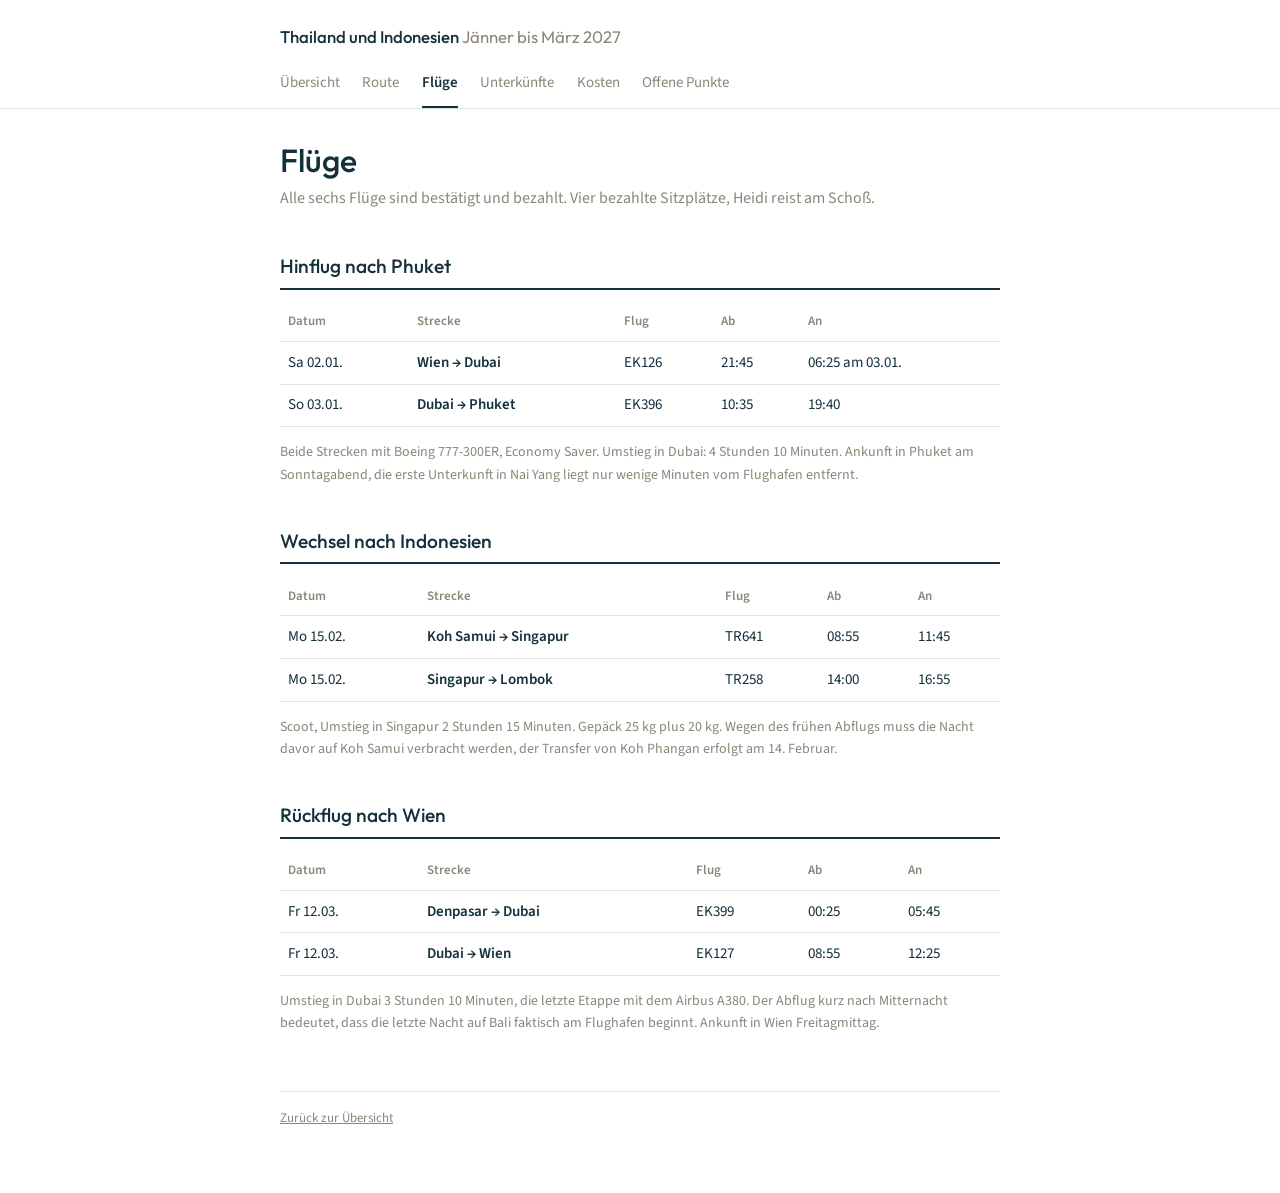
==== fluege.html @ e58a4ce3 "Add files via upload" ====
<!DOCTYPE html>
<html lang="de">
<head>
<meta charset="utf-8">
<meta name="viewport" content="width=device-width, initial-scale=1">
<meta name="robots" content="noindex, nofollow">
<title>Flüge &middot; Thailand und Indonesien 2027</title>
<link rel="preconnect" href="https://fonts.googleapis.com">
<link rel="preconnect" href="https://fonts.gstatic.com" crossorigin>
<link href="https://fonts.googleapis.com/css2?family=Outfit:wght@400;500&family=Source+Sans+3:wght@400;600&display=swap" rel="stylesheet">
<link rel="stylesheet" href="style.css">
</head>
<body>
<header class="site"><div class="wrap">
<a class="brand" href="index.html">Thailand und Indonesien <span>Jänner bis März 2027</span></a>
<nav class="site">
<a href="index.html">Übersicht</a>
<a href="route.html">Route</a>
<a href="fluege.html" aria-current="page">Flüge</a>
<a href="unterkuenfte.html">Unterkünfte</a>
<a href="kosten.html">Kosten</a>
<a href="offene-punkte.html">Offene Punkte</a>
</nav>
</div></header>

<div class="wrap">
<h1>Flüge</h1>
<p class="lede">Alle sechs Flüge sind bestätigt und bezahlt. Vier bezahlte Sitzplätze, Heidi reist am Schoß.</p>

<h2>Hinflug nach Phuket</h2>
<table>
<tr><th>Datum</th><th>Strecke</th><th>Flug</th><th>Ab</th><th>An</th></tr>
<tr><td>Sa 02.01.</td><td class="route">Wien &rarr; Dubai</td><td>EK126</td><td>21:45</td><td>06:25 am 03.01.</td></tr>
<tr><td>So 03.01.</td><td class="route">Dubai &rarr; Phuket</td><td>EK396</td><td>10:35</td><td>19:40</td></tr>
</table>
<p class="sub">Beide Strecken mit Boeing 777-300ER, Economy Saver. Umstieg in Dubai: 4 Stunden 10 Minuten. Ankunft in Phuket am Sonntagabend, die erste Unterkunft in Nai Yang liegt nur wenige Minuten vom Flughafen entfernt.</p>

<h2>Wechsel nach Indonesien</h2>
<table>
<tr><th>Datum</th><th>Strecke</th><th>Flug</th><th>Ab</th><th>An</th></tr>
<tr><td>Mo 15.02.</td><td class="route">Koh Samui &rarr; Singapur</td><td>TR641</td><td>08:55</td><td>11:45</td></tr>
<tr><td>Mo 15.02.</td><td class="route">Singapur &rarr; Lombok</td><td>TR258</td><td>14:00</td><td>16:55</td></tr>
</table>
<p class="sub">Scoot, Umstieg in Singapur 2 Stunden 15 Minuten. Gepäck 25 kg plus 20 kg. Wegen des frühen Abflugs muss die Nacht davor auf Koh Samui verbracht werden, der Transfer von Koh Phangan erfolgt am 14. Februar.</p>

<h2>Rückflug nach Wien</h2>
<table>
<tr><th>Datum</th><th>Strecke</th><th>Flug</th><th>Ab</th><th>An</th></tr>
<tr><td>Fr 12.03.</td><td class="route">Denpasar &rarr; Dubai</td><td>EK399</td><td>00:25</td><td>05:45</td></tr>
<tr><td>Fr 12.03.</td><td class="route">Dubai &rarr; Wien</td><td>EK127</td><td>08:55</td><td>12:25</td></tr>
</table>
<p class="sub">Umstieg in Dubai 3 Stunden 10 Minuten, die letzte Etappe mit dem Airbus A380. Der Abflug kurz nach Mitternacht bedeutet, dass die letzte Nacht auf Bali faktisch am Flughafen beginnt. Ankunft in Wien Freitagmittag.</p>

<footer class="site"><a href="index.html" style="color:var(--stone)">Zurück zur Übersicht</a></footer>
</div>
</body>
</html>
---- style.css ----
:root {
  --ink: #14303B;
  --sea: #1F7A8C;
  --shallow: #4FA3A5;
  --sun: #C97E12;
  --stone: #8C8578;
  --panel: #F1F4F3;
  --line: #DDE3E2;
}

* { box-sizing: border-box; }

body {
  margin: 0;
  font-family: "Source Sans 3", system-ui, -apple-system, sans-serif;
  font-size: 16px;
  line-height: 1.6;
  color: var(--ink);
  background: #fff;
}

.wrap { max-width: 760px; margin: 0 auto; padding: 0 1.25rem 4rem; }

header.site {
  border-bottom: 1px solid var(--line);
  margin-bottom: 2rem;
}

header.site .wrap { padding-top: 1.5rem; padding-bottom: 0; }

.brand {
  font-family: "Outfit", system-ui, sans-serif;
  font-size: 1.05rem;
  font-weight: 500;
  color: var(--ink);
  text-decoration: none;
  display: block;
  margin-bottom: .9rem;
}

.brand span { color: var(--stone); font-weight: 400; }

nav.site { display: flex; flex-wrap: wrap; gap: 0 1.4rem; }

nav.site a {
  font-size: 15px;
  color: var(--stone);
  text-decoration: none;
  padding: .35rem 0 .7rem;
  border-bottom: 2px solid transparent;
}

nav.site a:hover { color: var(--ink); }
nav.site a[aria-current="page"] { color: var(--ink); font-weight: 600; border-bottom-color: var(--ink); }

h1 {
  font-family: "Outfit", system-ui, sans-serif;
  font-weight: 500;
  font-size: 2rem;
  line-height: 1.2;
  margin: 1.5rem 0 .4rem;
}

h2 {
  font-family: "Outfit", system-ui, sans-serif;
  font-weight: 500;
  font-size: 1.2rem;
  margin: 2.5rem 0 .8rem;
  padding-bottom: .35rem;
  border-bottom: 2px solid var(--ink);
}

h3 {
  font-family: "Outfit", system-ui, sans-serif;
  font-weight: 500;
  font-size: 1rem;
  margin: 1.75rem 0 .5rem;
}

p.lede { color: var(--stone); margin: 0 0 .25rem; }
p.sub { color: var(--stone); font-size: 14px; }

table { width: 100%; border-collapse: collapse; font-size: 15px; }
th, td { text-align: left; padding: .55rem .5rem; border-bottom: 1px solid var(--line); vertical-align: top; }
th { font-weight: 600; color: var(--stone); font-size: 13px; }
td.num, th.num { text-align: right; white-space: nowrap; }
tr.sum td { border-top: 2px solid var(--ink); border-bottom: none; font-weight: 600; }
.route { font-weight: 600; }

.tag { display: inline-block; font-size: 12px; font-weight: 600; padding: 1px 8px; border-radius: 3px; white-space: nowrap; }
.tag-ok { background: #DCEBED; color: #10525E; }
.tag-plan { background: #E7E4DC; color: #5A5347; }
.tag-open { background: #F7E7C8; color: #7A4D06; }

.cards { display: grid; grid-template-columns: repeat(auto-fit, minmax(160px, 1fr)); gap: 12px; margin: 1.5rem 0; }
.card { background: var(--panel); border-radius: 6px; padding: 1rem 1.1rem; }
.card .big { font-family: "Outfit", sans-serif; font-size: 1.6rem; line-height: 1.2; display: block; }
.card .lbl { color: var(--stone); font-size: 13px; }

.totals { background: var(--panel); padding: 1rem 1.25rem; border-radius: 6px; margin-top: 1rem; }
.totals .big { font-family: "Outfit", sans-serif; font-size: 1.75rem; display: block; line-height: 1.2; }

ul.todo { list-style: none; margin: 0; padding: 0; }
ul.todo li { padding: .5rem 0 .5rem 1.6rem; border-bottom: 1px solid var(--line); position: relative; font-size: 15px; }
ul.todo li::before { content: ""; position: absolute; left: 0; top: .85rem; width: 12px; height: 12px; border: 1.5px solid var(--sea); border-radius: 2px; }
ul.todo li.urgent::before { border-color: var(--sun); background: var(--sun); }

.stage { display: flex; gap: 14px; padding: .9rem 0; border-bottom: 1px solid var(--line); }
.stage .bar { width: 5px; border-radius: 3px; flex: none; background: var(--sea); }
.stage.open .bar { background: var(--sun); }
.stage .when { font-size: 13px; color: var(--stone); }
.stage .what { font-family: "Outfit", sans-serif; font-size: 1.05rem; }

.chartbox { position: relative; height: 320px; margin: 1.5rem 0 .5rem; }
.legend { display: flex; flex-wrap: wrap; gap: .4rem 1.1rem; font-size: 14px; margin-bottom: .75rem; }
.legend span { display: flex; align-items: center; gap: 6px; }
.swatch { width: 11px; height: 11px; border-radius: 2px; flex: none; }

.next { display: grid; grid-template-columns: repeat(auto-fit, minmax(200px, 1fr)); gap: 12px; margin-top: 1.5rem; }
.next a { display: block; padding: .9rem 1.1rem; border: 1px solid var(--line); border-radius: 6px; text-decoration: none; color: var(--ink); }
.next a:hover { border-color: var(--sea); }
.next a strong { font-family: "Outfit", sans-serif; font-weight: 500; display: block; }
.next a span { color: var(--stone); font-size: 14px; }

footer.site { margin-top: 3.5rem; padding-top: 1rem; border-top: 1px solid var(--line); color: var(--stone); font-size: 13px; }

@media (max-width: 520px) {
  h1 { font-size: 1.6rem; }
  table { font-size: 14px; }
  th, td { padding: .5rem .35rem; }
}

.stay { border: 1px solid var(--line); border-radius: 8px; overflow: hidden; margin: 1.25rem 0; }
.stay img { display: block; width: 100%; height: 190px; object-fit: cover; background: var(--panel); }
.stay .body { padding: 1rem 1.15rem 1.15rem; }
.stay .dates { font-size: 13px; color: var(--stone); }
.stay h3 { margin: .15rem 0 .1rem; font-size: 1.15rem; }
.stay .place { font-size: 14px; color: var(--stone); }
.stay .facts { display: flex; flex-wrap: wrap; gap: .3rem .9rem; margin: .65rem 0 .5rem; font-size: 14px; }
.stay .facts b { font-weight: 600; }
.stay p { margin: .5rem 0 0; font-size: 15px; }
.stay .links { margin-top: .9rem; display: flex; flex-wrap: wrap; gap: .5rem; }
.stay .links a {
  font-size: 14px; text-decoration: none; color: var(--sea);
  border: 1px solid var(--line); border-radius: 4px; padding: .25rem .7rem;
}
.stay .links a:hover { border-color: var(--sea); }
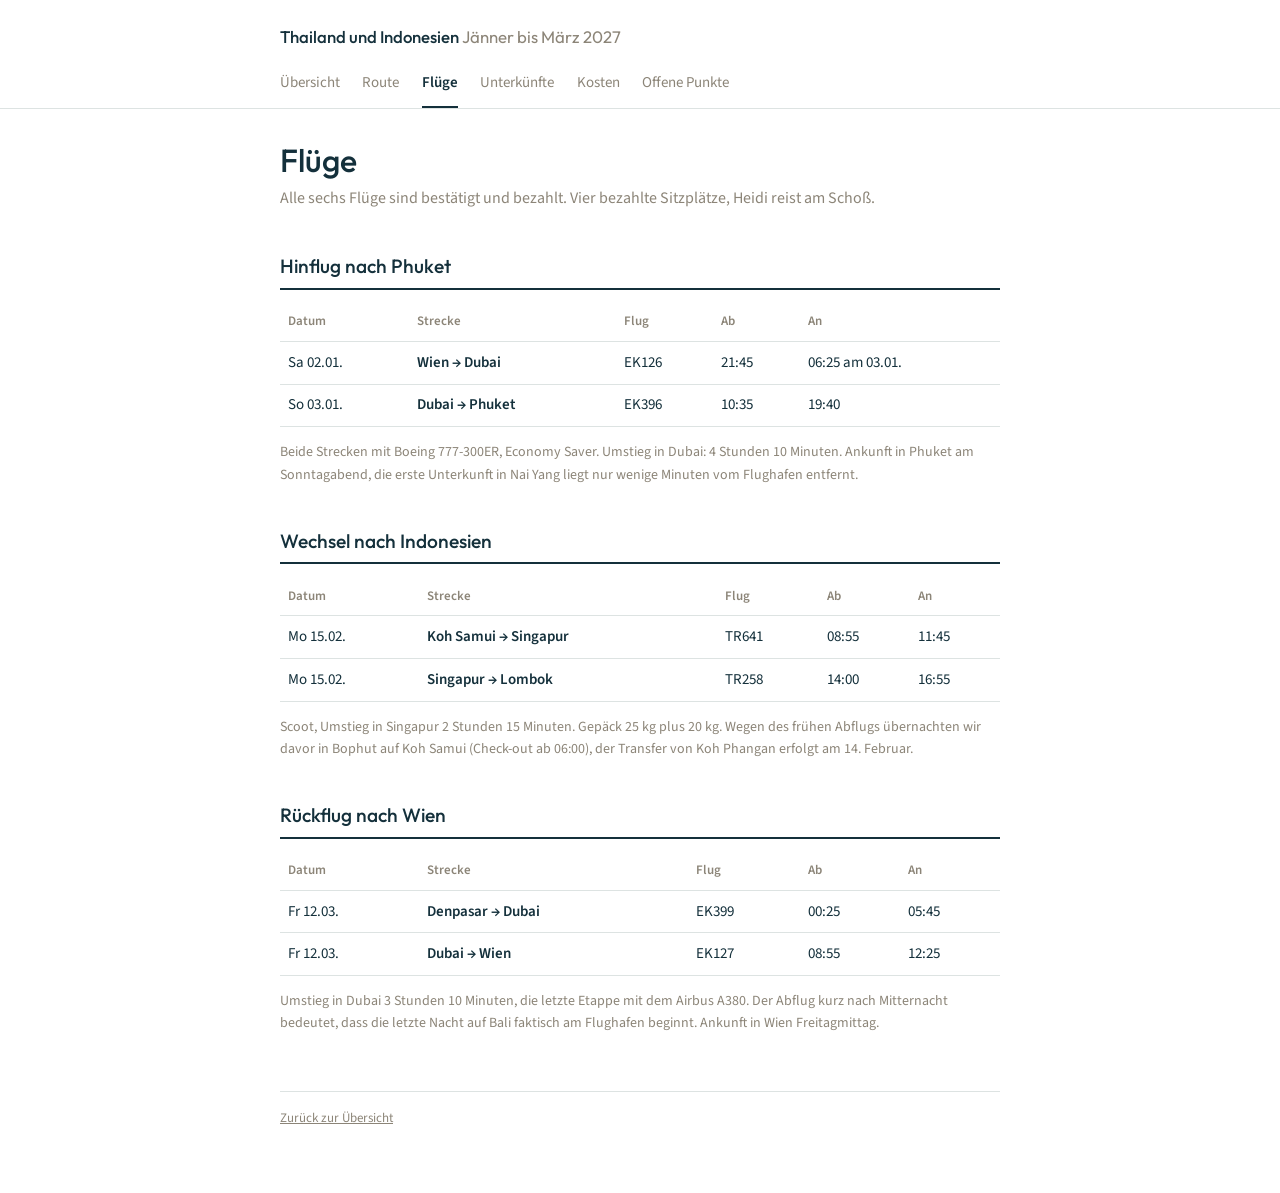
==== commit df930936: "Add files via upload" ====
--- a/fluege.html
+++ b/fluege.html
@@ -41,7 +41,7 @@
 <tr><td>Mo 15.02.</td><td class="route">Koh Samui &rarr; Singapur</td><td>TR641</td><td>08:55</td><td>11:45</td></tr>
 <tr><td>Mo 15.02.</td><td class="route">Singapur &rarr; Lombok</td><td>TR258</td><td>14:00</td><td>16:55</td></tr>
 </table>
-<p class="sub">Scoot, Umstieg in Singapur 2 Stunden 15 Minuten. Gepäck 25 kg plus 20 kg. Wegen des frühen Abflugs muss die Nacht davor auf Koh Samui verbracht werden, der Transfer von Koh Phangan erfolgt am 14. Februar.</p>
+<p class="sub">Scoot, Umstieg in Singapur 2 Stunden 15 Minuten. Gepäck 25 kg plus 20 kg. Wegen des frühen Abflugs übernachten wir davor in Bophut auf Koh Samui (Check-out ab 06:00), der Transfer von Koh Phangan erfolgt am 14. Februar.</p>
 
 <h2>Rückflug nach Wien</h2>
 <table>
--- a/style.css
+++ b/style.css
@@ -145,3 +145,13 @@
   border: 1px solid var(--line); border-radius: 4px; padding: .25rem .7rem;
 }
 .stay .links a:hover { border-color: var(--sea); }
+
+.tl { display: flex; height: 22px; border-radius: 4px; overflow: hidden; gap: 2px; margin-top: .5rem; }
+.tl .seg { min-width: 3px; }
+.tl .ok { background: var(--sea); }
+.tl .plan { background: #B9B3A6; }
+.tl .open { background: var(--sun); }
+.tl .transit { background: var(--line); }
+.tl-lbl { display: flex; gap: 2px; font-size: 12px; color: var(--stone); margin-top: .3rem; }
+.tl-lbl span { overflow: hidden; white-space: nowrap; }
+.tl-lbl.dates { justify-content: space-between; margin-top: 0; }
